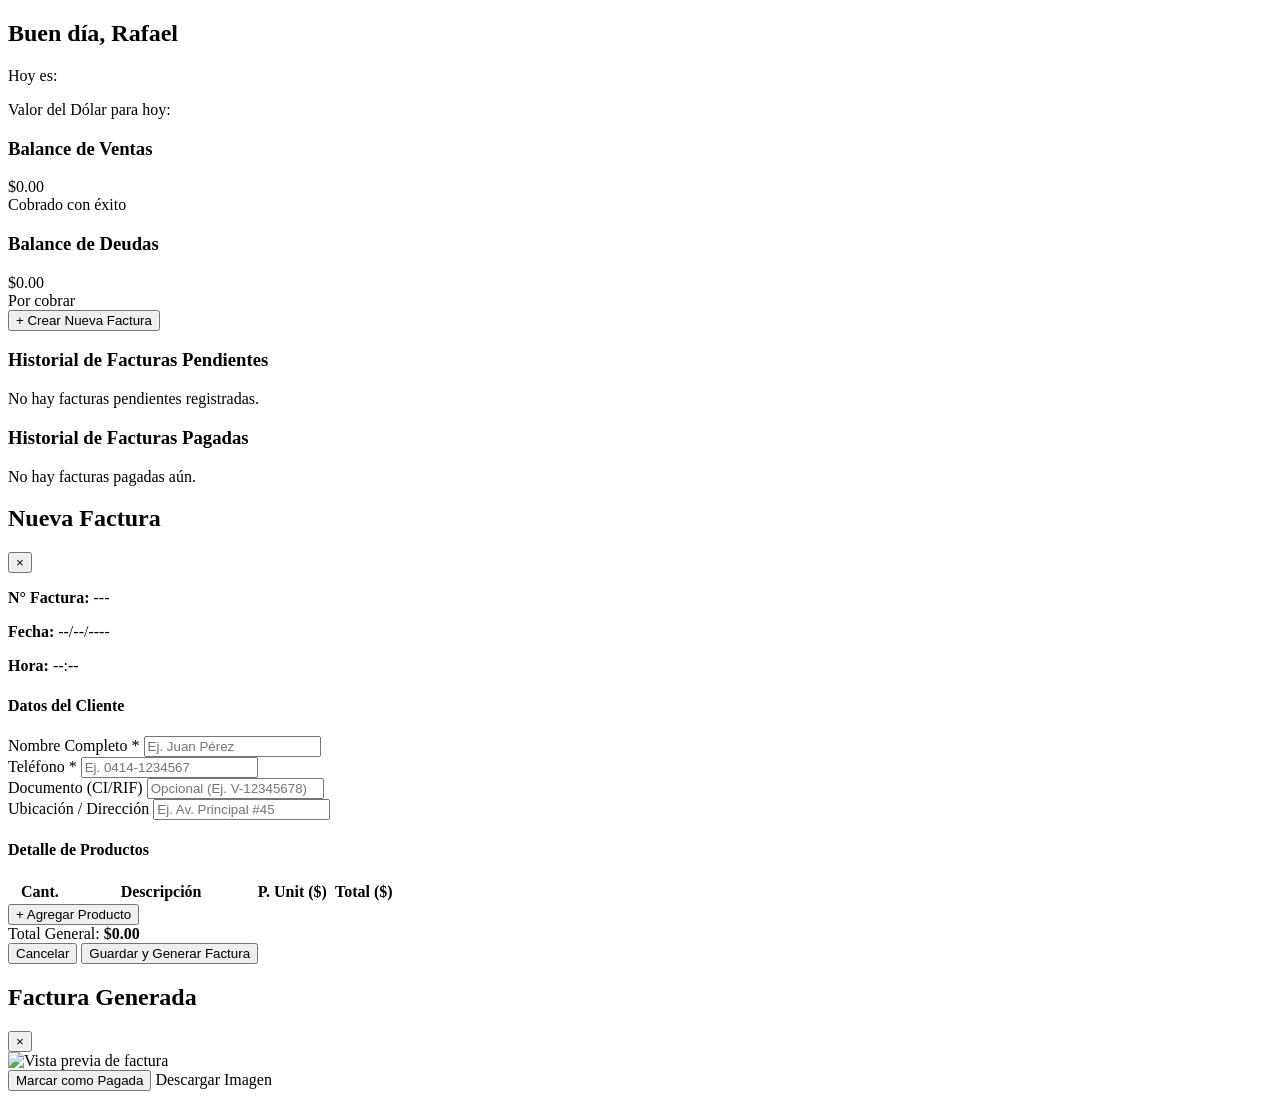
==== index.html @ 8718f5b0 "Add files via upload" ====
<!DOCTYPE html>
<html lang="es">
<head>
    <meta charset="UTF-8">
    <meta name="viewport" content="width=device-width, initial-scale=1.0">
    <title>Sistema de Fiado - Panificadora</title>
    <link rel="stylesheet" href="css/style.css">
    <!-- Carga de html2canvas desde CDN -->
    <script src="https://cdnjs.cloudflare.com/ajax/libs/html2canvas/1.4.1/html2canvas.min.js"></script>
</head>
<body>

    <!-- Header / Saludo al Dueño -->
    <header class="user-header">
        <div class="welcome-card">
            <h2 id="saludo-usuario">Buen día, Rafael</h2>
            <p id="fecha">Hoy es: </p>
            <p id="valor-dolar">Valor del Dólar para hoy: </p>
        </div>
    </header>

    <main class="dashboard-container">

        <!-- Tarjetas de Balance -->
        <section class="metrics-grid">
            <div class="metric-card">
                <h3>Balance de Ventas</h3>
                <div id="metric-balance-ventas" class="metric-value">$0.00</div>
                <span class="badge positive">Cobrado con éxito</span>
            </div>

            <div class="metric-card">
                <h3>Balance de Deudas</h3>
                <div id="metric-dinero-deuda" class="metric-value debt-high">$0.00</div>
                <span class="badge neutral">Por cobrar</span>
            </div>
        </section>

        <!-- Botón para abrir el Modal de Crear Factura -->
        <section class="actions-bar">
            <button id="btn-abrir-modal" class="btn-primary">+ Crear Nueva Factura</button>
        </section>

        <!-- Historial de Facturas Emitidas / Pendientes -->
        <section class="history-section">
            <h3>Historial de Facturas Pendientes</h3>
            <div id="lista-historial" class="history-list scrollable-container">
                <p class="empty-msg">No hay facturas pendientes registradas.</p>
            </div>
        </section>

        <!-- Historial de Facturas Pagadas -->
        <section class="history-section history-paid-section">
            <h3>Historial de Facturas Pagadas</h3>
            <div id="lista-historial-pagadas" class="history-list scrollable-container">
                <p class="empty-msg">No hay facturas pagadas aún.</p>
            </div>
        </section>

    </main>

    <!-- Modal Formulario de Nueva Factura -->
    <div id="modal-factura" class="modal-overlay hidden">
        <div class="modal-content">

            <div class="modal-header">
                <h2>Nueva Factura</h2>
                <button id="btn-cerrar-modal" class="close-btn">&times;</button>
            </div>

            <form id="form-factura" class="modal-body">

                <!-- Datos Automáticos del Sistema -->
                <div class="system-meta-box">
                    <p><strong>N° Factura:</strong> <span id="auto-factura-id">---</span></p>
                    <p><strong>Fecha:</strong> <span id="auto-fecha">--/--/----</span></p>
                    <p><strong>Hora:</strong> <span id="auto-hora">--:--</span></p>
                </div>

                <!-- Datos del Cliente -->
                <div class="form-section">
                    <h4>Datos del Cliente</h4>
                    <div class="form-grid">
                        <div class="form-group">
                            <label for="cliente-nombre">Nombre Completo *</label>
                            <input type="text" id="cliente-nombre" required placeholder="Ej. Juan Pérez">
                        </div>

                        <div class="form-group">
                            <label for="cliente-telefono">Teléfono *</label>
                            <input type="tel" id="cliente-telefono" required placeholder="Ej. 0414-1234567">
                        </div>

                        <div class="form-group">
                            <label for="cliente-doc">Documento (CI/RIF)</label>
                            <input type="text" id="cliente-doc" placeholder="Opcional (Ej. V-12345678)">
                        </div>

                        <div class="form-group">
                            <label for="cliente-ubicacion">Ubicación / Dirección</label>
                            <input type="text" id="cliente-ubicacion" placeholder="Ej. Av. Principal #45">
                        </div>
                    </div>
                </div>

                <!-- Tabla Dinámica de Productos -->
                <div class="form-section">
                    <h4>Detalle de Productos</h4>
                    <table class="items-table">
                        <thead>
                            <tr>
                                <th style="width: 15%;">Cant.</th>
                                <th style="width: 45%;">Descripción</th>
                                <th style="width: 20%;">P. Unit ($)</th>
                                <th style="width: 15%;">Total ($)</th>
                                <th style="width: 5%;"></th>
                            </tr>
                        </thead>
                        <tbody id="lista-productos">
                            <!-- Filas dinámicas generadas mediante JS -->
                        </tbody>
                    </table>

                    <button type="button" id="btn-agregar-producto" class="btn-secondary">
                        + Agregar Producto
                    </button>
                </div>

                <!-- Resumen de Totales -->
                <div class="totales-summary">
                    <div class="total-row">
                        <span>Total General:</span>
                        <strong id="monto-total">$0.00</strong>
                    </div>
                </div>

                <div class="modal-footer">
                    <button type="button" id="btn-cancelar" class="btn-cancel">Cancelar</button>
                    <button type="submit" id="btn-guardar-factura" class="btn-primary">Guardar y Generar Factura</button>
                </div>

            </form>

        </div>
    </div>

    <!-- Modal Vista Previa / Pagos / Descarga de Imagen de Factura -->
    <div id="modal-preview" class="modal-overlay hidden">
        <div class="modal-content modal-preview-content">
            <div class="modal-header">
                <h2 id="preview-titulo">Factura Generada</h2>
                <button id="btn-cerrar-preview" class="close-btn">&times;</button>
            </div>
            <div class="modal-body preview-body">
                <img id="preview-img" src="" alt="Vista previa de factura">
            </div>
            <div class="modal-footer">
                <button id="btn-marcar-pagada" class="btn-success">Marcar como Pagada</button>
                <a id="btn-descargar-img" class="btn-primary" download="Factura.png">Descargar Imagen</a>
            </div>
        </div>
    </div>

    <script type="module" src="js/app.js"></script>
</body>
</html>
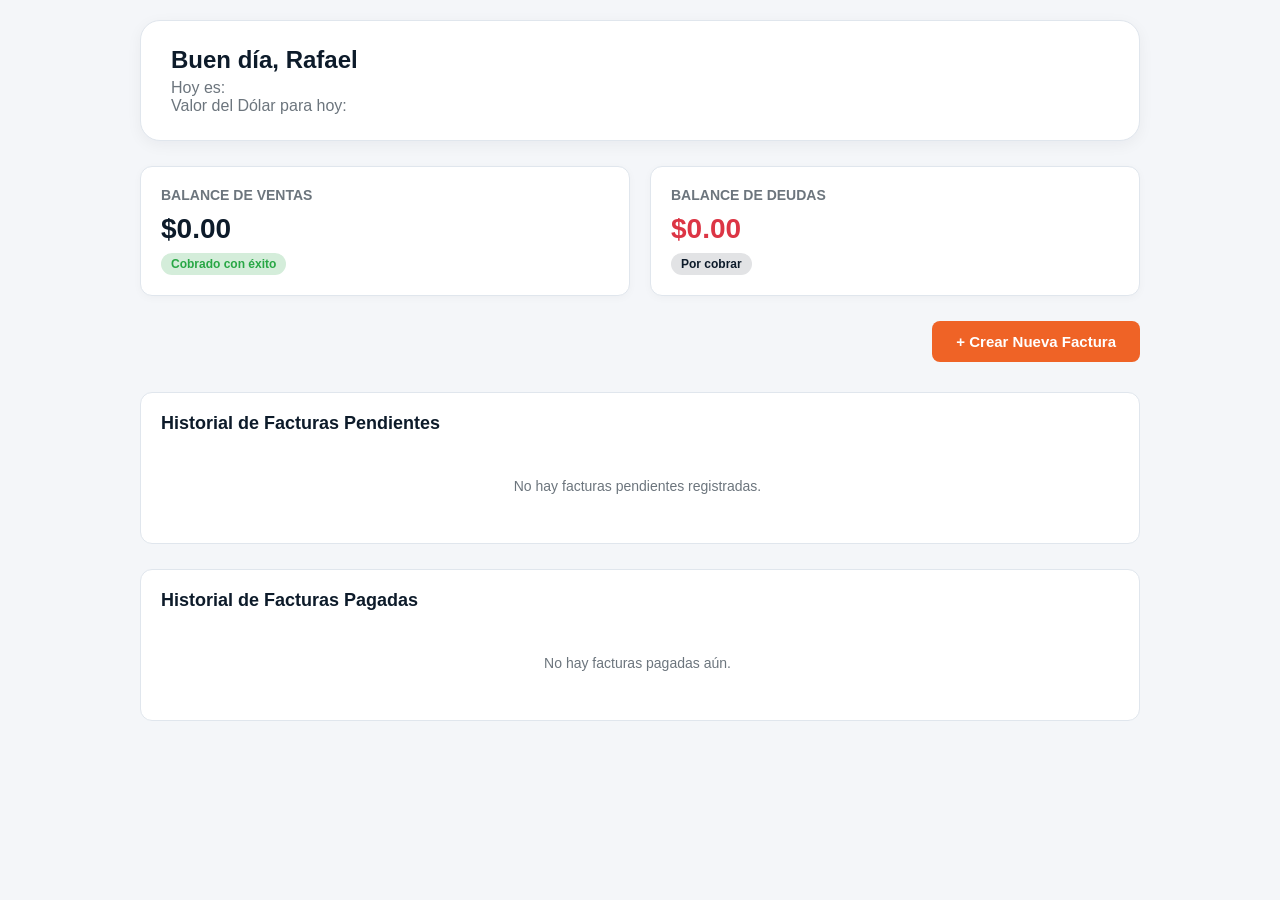
==== commit 50d1897d: "Add files via upload" ====
--- a/index.html
+++ b/index.html
@@ -163,4 +163,4 @@
 
     <script type="module" src="js/app.js"></script>
 </body>
-</html>
+</html>
--- a/css/style.css
+++ b/css/style.css
@@ -0,0 +1,590 @@
+/* Variables de Color y Estilos Base */
+:root {
+    --primary: #EF6326;           /* Naranja Fuerte corporativo */
+    --primary-hover: #d85219;
+    --dark-blue: #0d1b2a;         /* Azul muy oscuro */
+    --bg-light: #f4f6f9;
+    --white: #ffffff;
+    --gray-border: #e0e6ed;
+    --text-muted: #6c757d;
+    --green-success: #28a745;
+    --green-hover: #218838;
+    --red-alert: #dc3545;
+    --border-radius-lg: 20px;
+    --border-radius-md: 12px;
+    --border-radius-sm: 8px;
+}
+
+body {
+    font-family: 'Segoe UI', Arial, sans-serif;
+    background-color: var(--bg-light);
+    color: var(--dark-blue);
+    margin: 0;
+    padding: 20px;
+}
+
+/* Header & Saludo */
+.user-header {
+    max-width: 1000px;
+    margin: 0 auto 25px auto;
+}
+
+.welcome-card {
+    background-color: var(--white);
+    padding: 25px 30px;
+    border-radius: var(--border-radius-lg);
+    box-shadow: 0 4px 15px rgba(13, 27, 42, 0.05);
+    border: 1px solid var(--gray-border);
+}
+
+.welcome-card h2 {
+    margin: 0 0 5px 0;
+    color: var(--dark-blue);
+    font-size: 24px;
+}
+
+.welcome-card p {
+    margin: 0;
+    color: var(--text-muted);
+}
+
+/* Dashboard Metrics */
+.dashboard-container {
+    max-width: 1000px;
+    margin: 0 auto;
+}
+
+.metrics-grid {
+    display: grid;
+    grid-template-columns: repeat(auto-fit, minmax(280px, 1fr));
+    gap: 20px;
+    margin-bottom: 25px;
+}
+
+.metric-card {
+    background: var(--white);
+    padding: 20px;
+    border-radius: var(--border-radius-md);
+    border: 1px solid var(--gray-border);
+    box-shadow: 0 2px 8px rgba(0, 0, 0, 0.03);
+}
+
+.metric-card h3 {
+    margin: 0 0 10px 0;
+    font-size: 14px;
+    color: var(--text-muted);
+    text-transform: uppercase;
+}
+
+.metric-value {
+    font-size: 28px;
+    font-weight: bold;
+    margin-bottom: 8px;
+}
+
+.debt-high {
+    color: var(--red-alert);
+}
+
+.debt-low {
+    color: var(--green-success);
+}
+
+.badge {
+    display: inline-block;
+    padding: 4px 10px;
+    font-size: 12px;
+    border-radius: 20px;
+    font-weight: bold;
+}
+
+.badge.positive {
+    background-color: #d4edda;
+    color: var(--green-success);
+}
+
+.badge.negative {
+    background-color: #f8d7da;
+    color: var(--red-alert);
+}
+
+.badge.neutral {
+    background-color: #e2e3e5;
+    color: var(--dark-blue);
+}
+
+/* Acciones */
+.actions-bar {
+    display: flex;
+    justify-content: flex-end;
+    margin-bottom: 30px;
+}
+
+/* Historial y Contenedores Escroleables */
+.history-section {
+    background: var(--white);
+    padding: 20px;
+    border-radius: var(--border-radius-md);
+    border: 1px solid var(--gray-border);
+    margin-bottom: 25px;
+}
+
+.history-section h3 {
+    margin: 0 0 15px 0;
+    font-size: 18px;
+    color: var(--dark-blue);
+}
+
+.scrollable-container {
+    max-height: 280px;
+    overflow-y: auto;
+    padding-right: 5px;
+}
+
+/* Scrollbar personalizado */
+.scrollable-container::-webkit-scrollbar {
+    width: 6px;
+}
+.scrollable-container::-webkit-scrollbar-track {
+    background: #f1f1f1;
+    border-radius: 10px;
+}
+.scrollable-container::-webkit-scrollbar-thumb {
+    background: #ccc;
+    border-radius: 10px;
+}
+.scrollable-container::-webkit-scrollbar-thumb:hover {
+    background: #aaa;
+}
+
+.history-list {
+    display: flex;
+    flex-direction: column;
+    gap: 10px;
+}
+
+.history-item {
+    display: flex;
+    justify-content: space-between;
+    align-items: center;
+    padding: 12px 16px;
+    background-color: var(--bg-light);
+    border-radius: var(--border-radius-sm);
+    border: 1px solid var(--gray-border);
+    cursor: pointer;
+    transition: transform 0.1s, border-color 0.1s;
+}
+
+.history-item:hover {
+    border-color: var(--primary);
+    transform: translateY(-1px);
+}
+
+.history-item.paid-item {
+    border-left: 5px solid var(--green-success);
+}
+
+.history-item .info h4 {
+    margin: 0 0 4px 0;
+    font-size: 15px;
+}
+
+.history-item .info p {
+    margin: 0;
+    font-size: 12px;
+    color: var(--text-muted);
+}
+
+.history-item .amount {
+    font-size: 16px;
+    font-weight: bold;
+    color: var(--primary);
+}
+
+.history-item.paid-item .amount {
+    color: var(--green-success);
+}
+
+.empty-msg {
+    color: var(--text-muted);
+    font-size: 14px;
+    text-align: center;
+    padding: 15px 0;
+}
+
+/* Botones */
+.btn-primary {
+    background-color: var(--primary);
+    color: var(--white);
+    border: none;
+    padding: 12px 24px;
+    border-radius: var(--border-radius-sm);
+    font-weight: bold;
+    font-size: 15px;
+    cursor: pointer;
+    transition: background 0.2s;
+    text-decoration: none;
+    display: inline-block;
+}
+
+.btn-primary:hover {
+    background-color: var(--primary-hover);
+}
+
+.btn-secondary {
+    background-color: var(--dark-blue);
+    color: var(--white);
+    border: none;
+    padding: 8px 16px;
+    border-radius: var(--border-radius-sm);
+    cursor: pointer;
+    margin-top: 10px;
+}
+
+.btn-success {
+    background-color: var(--green-success);
+    color: var(--white);
+    border: none;
+    padding: 12px 20px;
+    border-radius: var(--border-radius-sm);
+    font-weight: bold;
+    font-size: 14px;
+    cursor: pointer;
+    transition: background 0.2s;
+}
+
+.btn-success:hover {
+    background-color: var(--green-hover);
+}
+
+.btn-cancel {
+    background-color: transparent;
+    border: 1px solid var(--gray-border);
+    color: var(--text-muted);
+    padding: 10px 20px;
+    border-radius: var(--border-radius-sm);
+    cursor: pointer;
+}
+
+/* Modales */
+.modal-overlay {
+    position: fixed;
+    top: 0;
+    left: 0;
+    width: 100%;
+    height: 100%;
+    background-color: rgba(13, 27, 42, 0.6);
+    display: flex;
+    align-items: center;
+    justify-content: center;
+    z-index: 1000;
+}
+
+.modal-overlay.hidden {
+    display: none;
+}
+
+.modal-content {
+    background-color: var(--white);
+    width: 90%;
+    max-width: 750px;
+    max-height: 90vh;
+    overflow-y: auto;
+    border-radius: var(--border-radius-md);
+    padding: 25px;
+    box-shadow: 0 10px 30px rgba(0, 0, 0, 0.2);
+}
+
+.modal-preview-content {
+    max-width: 500px;
+}
+
+.preview-body {
+    text-align: center;
+    padding: 15px 0;
+}
+
+.preview-body img {
+    max-width: 100%;
+    border: 1px solid var(--gray-border);
+    border-radius: var(--border-radius-sm);
+    box-shadow: 0 4px 10px rgba(0, 0, 0, 0.1);
+}
+
+.modal-header {
+    display: flex;
+    justify-content: space-between;
+    align-items: center;
+    border-bottom: 1px solid var(--gray-border);
+    padding-bottom: 15px;
+}
+
+.modal-header h2 {
+    margin: 0;
+    font-size: 20px;
+}
+
+.close-btn {
+    background: none;
+    border: none;
+    font-size: 24px;
+    cursor: pointer;
+    color: var(--text-muted);
+}
+
+/* Metadatos Automáticos */
+.system-meta-box {
+    display: flex;
+    justify-content: space-between;
+    background-color: var(--bg-light);
+    padding: 12px 18px;
+    border-radius: var(--border-radius-sm);
+    margin: 15px 0;
+    font-size: 14px;
+}
+
+/* Formularios */
+.form-section {
+    margin-bottom: 20px;
+}
+
+.form-section h4 {
+    margin: 0 0 12px 0;
+    color: var(--primary);
+    border-bottom: 1px solid var(--gray-border);
+    padding-bottom: 5px;
+}
+
+.form-grid {
+    display: grid;
+    grid-template-columns: 1fr 1fr;
+    gap: 15px;
+}
+
+.form-group {
+    display: flex;
+    flex-direction: column;
+}
+
+.form-group label {
+    font-size: 13px;
+    font-weight: bold;
+    margin-bottom: 5px;
+}
+
+.form-group input {
+    padding: 10px;
+    border: 1px solid var(--gray-border);
+    border-radius: var(--border-radius-sm);
+    font-size: 14px;
+}
+
+/* Tabla de Productos en Formulario */
+.items-table {
+    width: 100%;
+    border-collapse: collapse;
+    margin-bottom: 10px;
+}
+
+.items-table th {
+    background-color: var(--bg-light);
+    text-align: left;
+    padding: 8px;
+    font-size: 12px;
+}
+
+.items-table td {
+    padding: 6px 4px;
+}
+
+.items-table input {
+    width: 100%;
+    padding: 8px;
+    border: 1px solid var(--gray-border);
+    border-radius: 4px;
+    box-sizing: border-box;
+}
+
+.btn-del-row {
+    background: none;
+    border: none;
+    color: var(--red-alert);
+    font-weight: bold;
+    font-size: 18px;
+    cursor: pointer;
+}
+
+.totales-summary {
+    text-align: right;
+    margin: 15px 0;
+    font-size: 18px;
+}
+
+.modal-footer {
+    display: flex;
+    justify-content: flex-end;
+    align-items: center;
+    gap: 12px;
+    border-top: 1px solid var(--gray-border);
+    padding-top: 15px;
+}
+
+/* ===================================================
+   ESTILOS DE PLANTILLA DE IMPRESIÓN Y CAPTURA (FACTURA)
+   =================================================== */
+
+.render-hidden {
+  position: fixed;
+  top: 0;
+  left: 0;
+  opacity: 0;
+  pointer-events: none;
+  z-index: 9999;
+}
+
+.factura-print-box {
+  width: 450px;
+  background-color: #ffffff;
+  font-family: Arial, Helvetica, sans-serif;
+  color: #000000;
+  box-sizing: border-box;
+  padding-top: 15px;
+  position: relative;
+}
+
+/* ENCABEZADO Y LOGO */
+.f-header {
+  display: flex;
+  justify-content: space-between;
+  align-items: flex-start;
+  padding: 0 20px 15px 20px;
+}
+
+.f-logo-container {
+  width: 180px;
+  display: flex;
+  align-items: center;
+}
+
+.f-logo-img {
+  width: 100%;
+  max-width: 180px;
+  height: auto;
+  display: block;
+  object-fit: contain;
+}
+
+.f-meta-box {
+  text-align: right;
+}
+
+.f-doc-title {
+  margin: 0;
+  font-size: 20px;
+  font-weight: 900;
+  letter-spacing: 0.5px;
+}
+
+.f-doc-num {
+  margin: 2px 0 6px 0;
+  font-size: 15px;
+  font-weight: bold;
+}
+
+.f-doc-fecha {
+  margin: 0;
+  font-size: 13px;
+  font-weight: bold;
+}
+
+/* DATOS DEL CLIENTE */
+.f-client-section {
+  padding: 0 20px 15px 20px;
+  font-size: 13px;
+}
+
+.f-client-row {
+  display: flex;
+  justify-content: space-between;
+  margin-bottom: 6px;
+}
+
+.f-client-row p {
+  margin: 0;
+  width: 48%;
+}
+
+.f-client-row strong {
+  font-weight: bold;
+}
+
+/* TABLA DE PRODUCTOS */
+.f-table-wrapper {
+  padding: 0 20px;
+  min-height: 220px;
+}
+
+.f-table {
+  width: 100%;
+  border-collapse: collapse;
+  font-size: 12px;
+}
+
+.f-table th {
+  border-bottom: 1.5px solid #000000;
+  text-align: left;
+  padding: 6px 4px;
+  font-size: 11px;
+  font-weight: bold;
+  text-transform: uppercase;
+}
+
+.f-table td {
+  border-bottom: 1px solid #e5e7eb;
+  padding: 6px 4px;
+}
+
+/* TOTAL */
+.f-total-wrapper {
+  display: flex;
+  justify-content: flex-end;
+  align-items: center;
+  gap: 10px;
+  padding: 15px 20px 10px 20px;
+  font-size: 16px;
+  font-weight: bold;
+}
+
+/* BANNER INFERIOR NARANJA */
+.f-footer-banner {
+  background-color: #EF6326;
+  color: #ffffff;
+  display: flex;
+  justify-content: space-between;
+  align-items: center;
+  padding: 10px 15px;
+  margin-top: 10px;
+  font-size: 10px;
+  font-weight: bold;
+}
+
+.f-contact-item {
+  display: flex;
+  align-items: center;
+  gap: 4px;
+}
+
+.f-contact-text {
+  display: flex;
+  flex-direction: column;
+  line-height: 1.1;
+}
+
+.f-icon {
+  font-size: 12px;
+}
+
+.f-img-icon {
+    width: 20px;
+    height: 20px;
+}
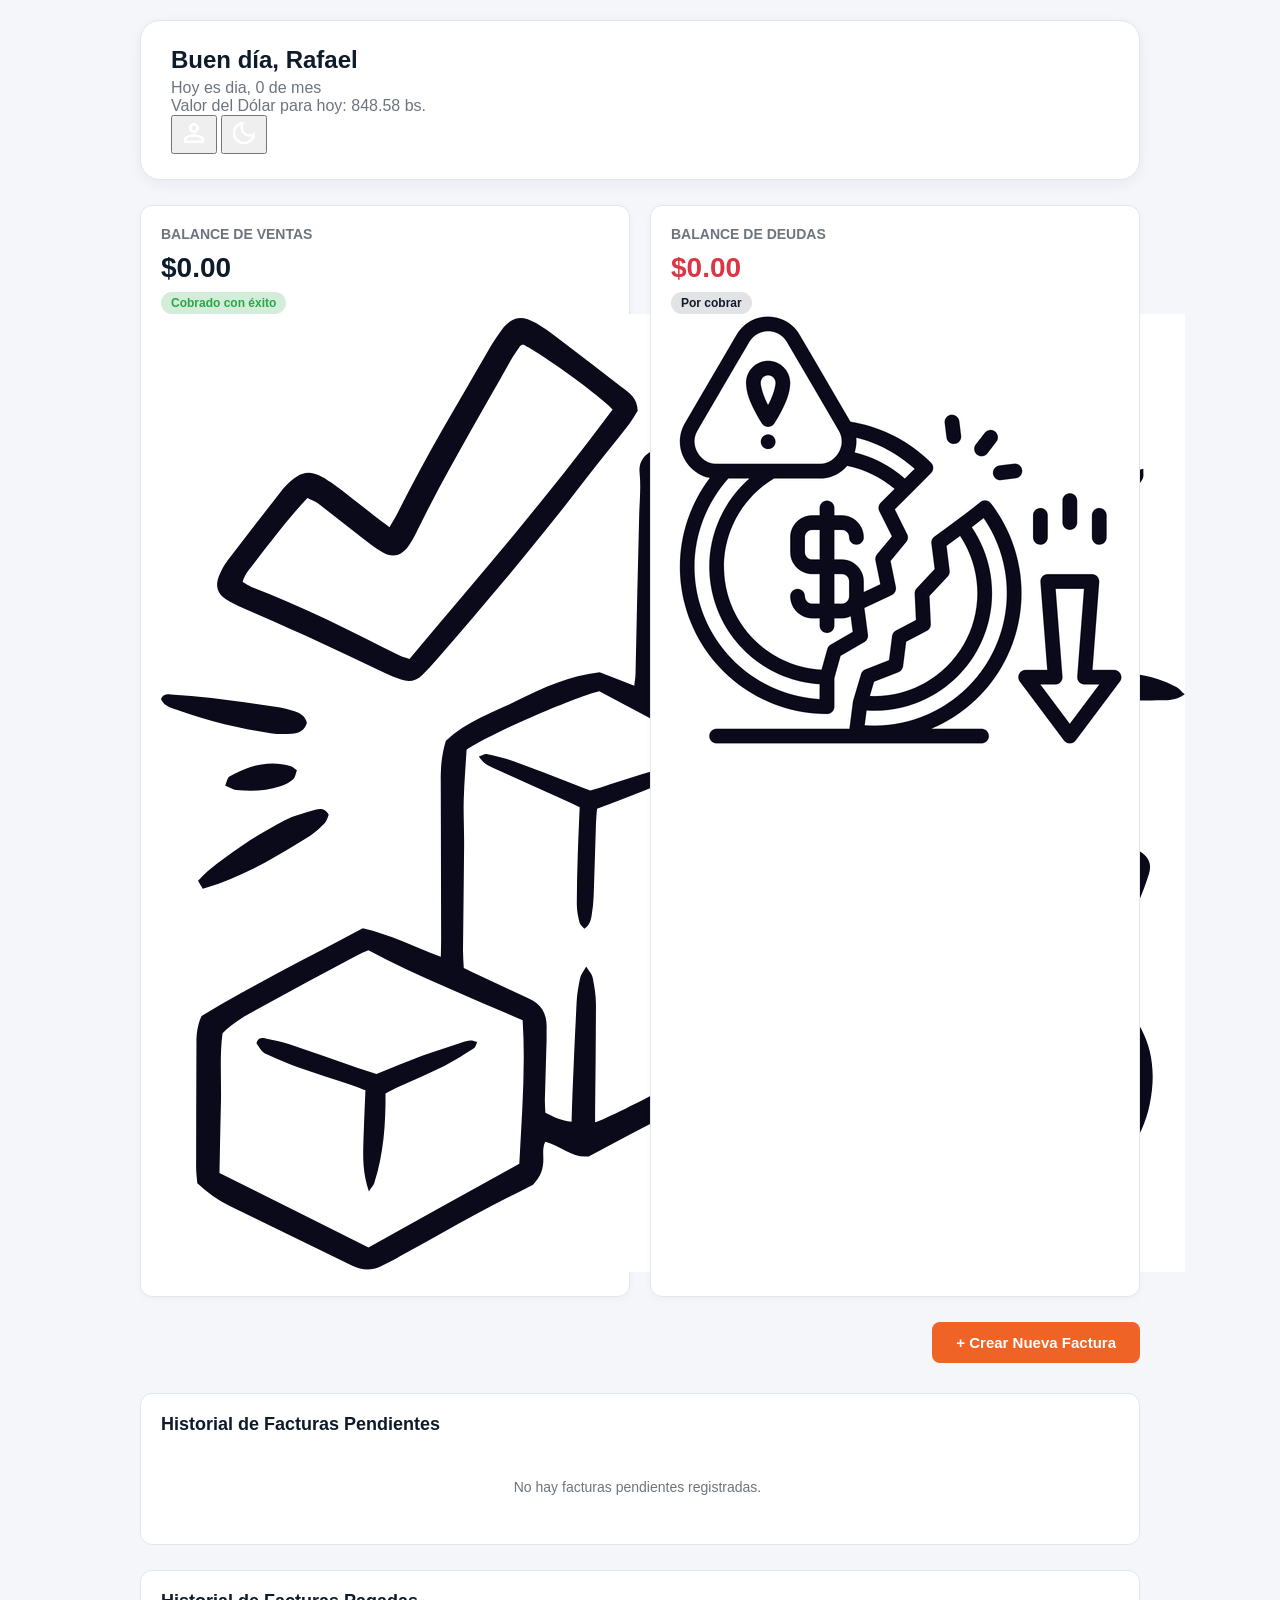
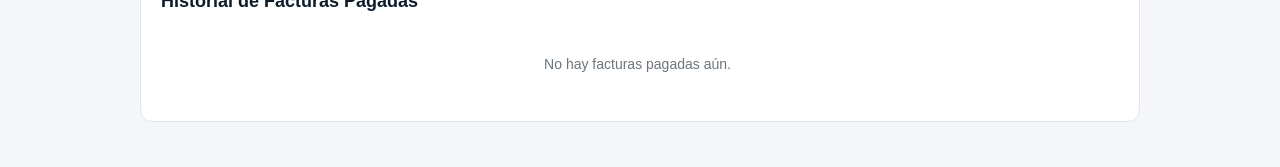
==== commit 91f92d70: "Add files via upload" ====
--- a/index.html
+++ b/index.html
@@ -3,8 +3,9 @@
 <head>
     <meta charset="UTF-8">
     <meta name="viewport" content="width=device-width, initial-scale=1.0">
-    <title>Sistema de Fiado - Panificadora</title>
+    <title>Gestor de Fiado | Rafael</title>
     <link rel="stylesheet" href="css/style.css">
+    <link rel="icon" href="css/imagen/icono-pachos.png" type="imagen/png">
     <!-- Carga de html2canvas desde CDN -->
     <script src="https://cdnjs.cloudflare.com/ajax/libs/html2canvas/1.4.1/html2canvas.min.js"></script>
 </head>
@@ -13,10 +14,15 @@
     <!-- Header / Saludo al Dueño -->
     <header class="user-header">
         <div class="welcome-card">
-            <h2 id="saludo-usuario">Buen día, Rafael</h2>
-            <p id="fecha">Hoy es: </p>
-            <p id="valor-dolar">Valor del Dólar para hoy: </p>
-        </div>
+            <div>
+                <h2 id="saludo-usuario">Buen día, Rafael</h2>
+                <p id="fecha">Hoy es <span id="diaSemana">dia</span>, <span id="diaNumero">0</span> de <span id="mes">mes</span></p>
+                <p id="valor-dolar">Valor del Dólar para hoy: <span class="dolar">848.58 bs.</span></p>
+            </div>
+            <div class="option-button">
+                <button type="button" id="perfil"><img src="css/icono/person_30dp_FFFFFF_FILL0_wght400_GRAD0_opsz24.png" alt="perfil-icon"></button>
+                <button type="button" id="darkMode"><img src="css/icono/dark_mode_30dp_FFFFFF_FILL0_wght400_GRAD0_opsz24.png" alt="darkMode-icon"></button>
+            </div>
     </header>
 
     <main class="dashboard-container">
@@ -24,15 +30,25 @@
         <!-- Tarjetas de Balance -->
         <section class="metrics-grid">
             <div class="metric-card">
-                <h3>Balance de Ventas</h3>
-                <div id="metric-balance-ventas" class="metric-value">$0.00</div>
-                <span class="badge positive">Cobrado con éxito</span>
+                <div>
+                    <h3>Balance de Ventas</h3>
+                    <div id="metric-balance-ventas" class="metric-value">$0.00</div>
+                    <span class="badge positive">Cobrado con éxito</span>
+                </div>
+                <div class="metric-balance-img">
+                    <img src="css/imagen/BALANCE DE VENTAS.png" class="balance-ventas-img" alt="Balance Imagen">
+                </div>
             </div>
 
             <div class="metric-card">
-                <h3>Balance de Deudas</h3>
-                <div id="metric-dinero-deuda" class="metric-value debt-high">$0.00</div>
-                <span class="badge neutral">Por cobrar</span>
+                <div>
+                    <h3>Balance de Deudas</h3>
+                    <div id="metric-dinero-deuda" class="metric-value debt-high">$0.00</div>
+                    <span class="badge neutral">Por cobrar</span>
+                </div>
+                <div class="metric-balance-img">
+                    <img src="css/imagen/Deudas.png" class="balance-ventas-img" alt="Balance Imagen">
+                </div>
             </div>
         </section>
 
@@ -82,7 +98,7 @@
                     <h4>Datos del Cliente</h4>
                     <div class="form-grid">
                         <div class="form-group">
-                            <label for="cliente-nombre">Nombre Completo *</label>
+                            <label for="cliente-nombre">Nombre *</label>
                             <input type="text" id="cliente-nombre" required placeholder="Ej. Juan Pérez">
                         </div>
 
@@ -97,7 +113,7 @@
                         </div>
 
                         <div class="form-group">
-                            <label for="cliente-ubicacion">Ubicación / Dirección</label>
+                            <label for="cliente-ubicacion">Ubicación</label>
                             <input type="text" id="cliente-ubicacion" placeholder="Ej. Av. Principal #45">
                         </div>
                     </div>
@@ -136,7 +152,7 @@
 
                 <div class="modal-footer">
                     <button type="button" id="btn-cancelar" class="btn-cancel">Cancelar</button>
-                    <button type="submit" id="btn-guardar-factura" class="btn-primary">Guardar y Generar Factura</button>
+                    <button type="submit" id="btn-guardar-factura" class="btn-primary">Generar Factura</button>
                 </div>
 
             </form>
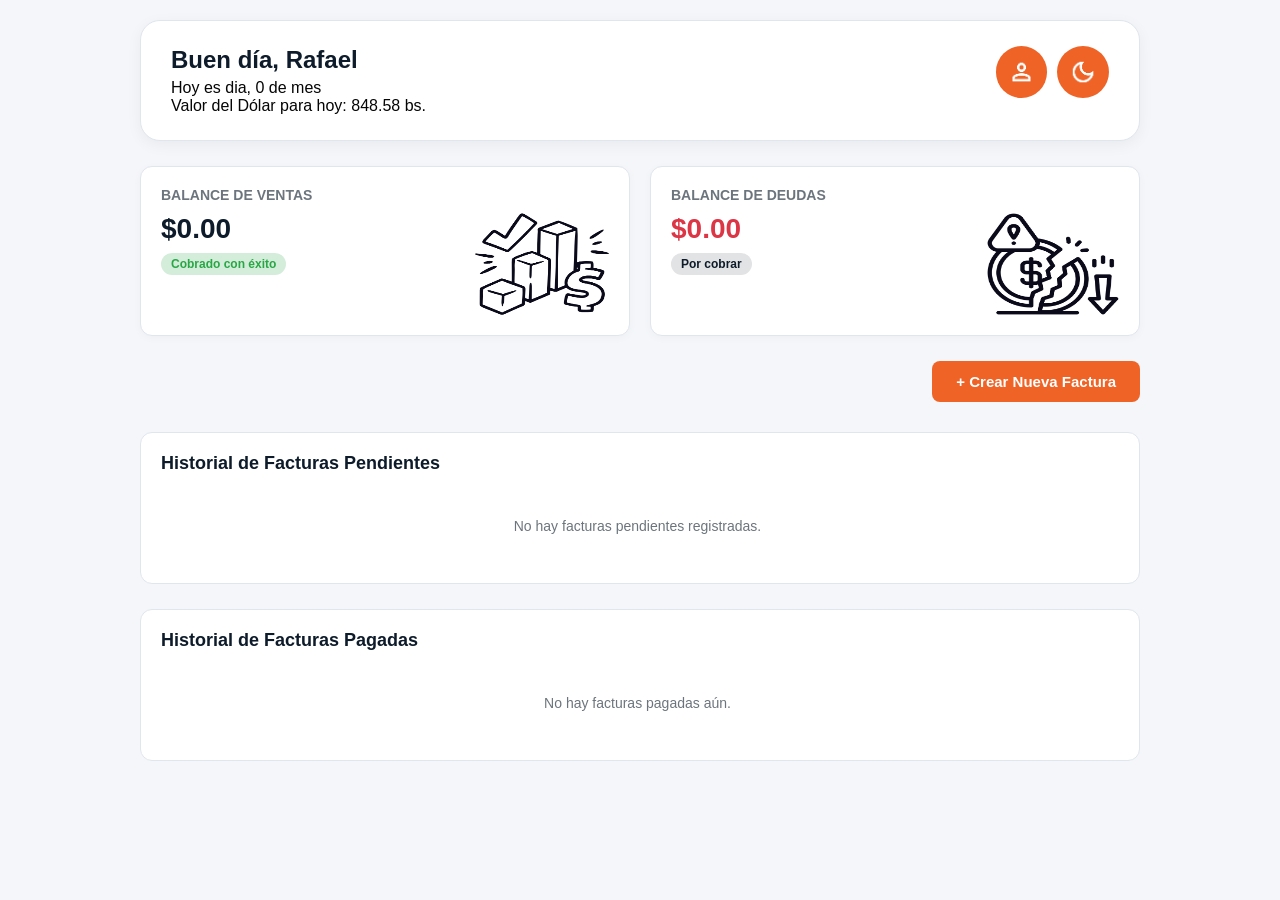
==== commit bd709c59: "Add files via upload" ====
--- a/index.html
+++ b/index.html
@@ -6,6 +6,7 @@
     <title>Gestor de Fiado | Rafael</title>
     <link rel="stylesheet" href="css/style.css">
     <link rel="icon" href="css/imagen/icono-pachos.png" type="imagen/png">
+    <link rel="manifest" href="/manifest.json">
     <!-- Carga de html2canvas desde CDN -->
     <script src="https://cdnjs.cloudflare.com/ajax/libs/html2canvas/1.4.1/html2canvas.min.js"></script>
 </head>
@@ -15,12 +16,14 @@
     <header class="user-header">
         <div class="welcome-card">
             <div>
-                <h2 id="saludo-usuario">Buen día, Rafael</h2>
+                <h2 id="saludo-usuario">Buen día, <span id="nombreUser">Rafael</span></h2>
                 <p id="fecha">Hoy es <span id="diaSemana">dia</span>, <span id="diaNumero">0</span> de <span id="mes">mes</span></p>
                 <p id="valor-dolar">Valor del Dólar para hoy: <span class="dolar">848.58 bs.</span></p>
             </div>
             <div class="option-button">
-                <button type="button" id="perfil"><img src="css/icono/person_30dp_FFFFFF_FILL0_wght400_GRAD0_opsz24.png" alt="perfil-icon"></button>
+                <button type="button" id="perfil">
+                     <a href="perfil-template.html"><img src="css/icono/person_30dp_FFFFFF_FILL0_wght400_GRAD0_opsz24.png" alt="perfil-icon"></a>
+                </button>
                 <button type="button" id="darkMode"><img src="css/icono/dark_mode_30dp_FFFFFF_FILL0_wght400_GRAD0_opsz24.png" alt="darkMode-icon"></button>
             </div>
     </header>
@@ -103,8 +106,8 @@
                         </div>
 
                         <div class="form-group">
-                            <label for="cliente-telefono">Teléfono *</label>
-                            <input type="tel" id="cliente-telefono" required placeholder="Ej. 0414-1234567">
+                            <label for="cliente-telefono">Teléfono</label>
+                            <input type="tel" id="cliente-telefono" placeholder="Ej. 0414-1234567">
                         </div>
 
                         <div class="form-group">
@@ -113,8 +116,8 @@
                         </div>
 
                         <div class="form-group">
-                            <label for="cliente-ubicacion">Ubicación</label>
-                            <input type="text" id="cliente-ubicacion" placeholder="Ej. Av. Principal #45">
+                            <label for="cliente-ubicacion">Ubicación *</label>
+                            <input type="text" id="cliente-ubicacion" required placeholder="Ej. Av. Principal #45">
                         </div>
                     </div>
                 </div>
--- a/css/style.css
+++ b/css/style.css
@@ -6,6 +6,7 @@
     --bg-light: #f4f6f9;
     --white: #ffffff;
     --gray-border: #e0e6ed;
+    --text: #050505;
     --text-muted: #6c757d;
     --green-success: #28a745;
     --green-hover: #218838;
@@ -25,16 +26,23 @@
 
 /* Header & Saludo */
 .user-header {
+    width: 100%;
     max-width: 1000px;
     margin: 0 auto 25px auto;
+    display: flex;
+    justify-content: space-between;
 }
 
 .welcome-card {
     background-color: var(--white);
+    width: 100%;
     padding: 25px 30px;
     border-radius: var(--border-radius-lg);
     box-shadow: 0 4px 15px rgba(13, 27, 42, 0.05);
     border: 1px solid var(--gray-border);
+    display: flex;
+    justify-content: space-between;
+    box-sizing: border-box;
 }
 
 .welcome-card h2 {
@@ -45,8 +53,40 @@
 
 .welcome-card p {
     margin: 0;
-    color: var(--text-muted);
-}
+    color: var(--text);
+}
+
+.option-button {
+    width: 25%;
+    height: 75%;
+    display: flex;
+    align-items: center;
+    justify-content: end;
+    gap: 10px;
+}
+
+.option-button button {
+    background-color: var(--primary);
+    justify-content: center;
+    width: auto;
+    height: 100%;
+    padding: 12px;
+    margin: 0;
+    border: none;
+    border-radius: 50px;
+}
+
+.option-button img {
+    width: 100%;
+    height: 100%;
+    margin: auto;
+}
+
+.option-button button:hover {
+    background-color: var(--primary-hover);
+    transform: translateY(-1px);
+}
+
 
 /* Dashboard Metrics */
 .dashboard-container {
@@ -67,6 +107,9 @@
     border-radius: var(--border-radius-md);
     border: 1px solid var(--gray-border);
     box-shadow: 0 2px 8px rgba(0, 0, 0, 0.03);
+    display: flex;
+    justify-content: space-between;
+    box-sizing: border-box;
 }
 
 .metric-card h3 {
@@ -80,6 +123,19 @@
     font-size: 28px;
     font-weight: bold;
     margin-bottom: 8px;
+}
+
+.metric-balance-img {
+    width: 30%;
+    height: 100%;
+    display: flex;
+    justify-content: end;
+    align-items: end;
+}
+
+.metric-card img {
+    width: 100%;
+    height: 80%;
 }
 
 .debt-high {
@@ -587,4 +643,52 @@
 .f-img-icon {
     width: 20px;
     height: 20px;
-}+}
+
+@media (max-width: 481px){
+    body {
+        font-size: 16px;
+        display: flex;
+        flex-direction: column;
+    }
+
+    .welcome-card h2 {
+        font-size: 1.2rem;
+    }
+
+    .option-button {
+        width: 15%;
+        height: 75;
+        display: flex;
+        flex-direction: column-reverse;
+        justify-content: start;
+        align-items: end;
+        gap: 5px;
+    }
+
+    .option-button button {
+        width: 30px;
+        height: 30px;
+        padding: 8px;
+        display: flex;
+        align-items: center;
+        justify-content: center;
+    }
+
+    .option-button img {
+        width: 100%;
+        height: 100%;
+    }
+
+    .form-section {
+    display: flex;
+    flex-direction: column;
+    justify-content: center;
+    }     
+
+    .form-grid {
+        display: flex;
+        flex-direction: column;
+        gap: 10px;
+    }
+}
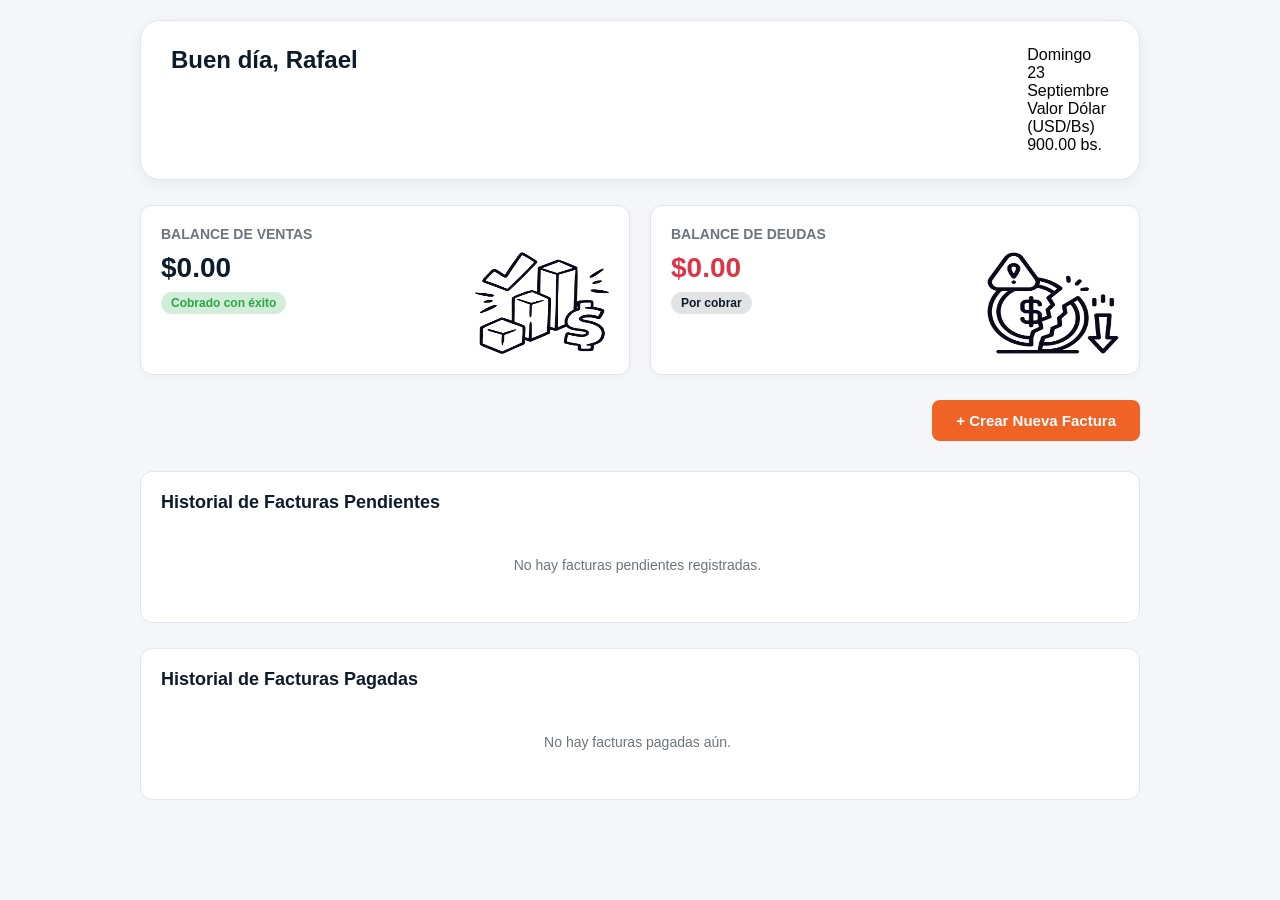
==== commit 15d9e10a: "Add files via upload" ====
--- a/index.html
+++ b/index.html
@@ -17,15 +17,19 @@
         <div class="welcome-card">
             <div>
                 <h2 id="saludo-usuario">Buen día, <span id="nombreUser">Rafael</span></h2>
-                <p id="fecha">Hoy es <span id="diaSemana">dia</span>, <span id="diaNumero">0</span> de <span id="mes">mes</span></p>
-                <p id="valor-dolar">Valor del Dólar para hoy: <span class="dolar">848.58 bs.</span></p>
             </div>
-            <div class="option-button">
-                <button type="button" id="perfil">
-                     <a href="perfil-template.html"><img src="css/icono/person_30dp_FFFFFF_FILL0_wght400_GRAD0_opsz24.png" alt="perfil-icon"></a>
-                </button>
-                <button type="button" id="darkMode"><img src="css/icono/dark_mode_30dp_FFFFFF_FILL0_wght400_GRAD0_opsz24.png" alt="darkMode-icon"></button>
+            <div class="date-container">
+                <div class="fecha-container" id="fecha">
+                    <p id="diaSemana">Domingo</p>
+                    <p id="diaNumero">23</p>
+                    <p id="mes">Septiembre</p>
+                </div>
+                <div id="valor-dolar" class="dolar-container">
+                    <p>Valor Dólar<br>(USD/Bs)</p>
+                    <p id="dolar">900.00 bs.</p>
+                </div>
             </div>
+        </div>
     </header>
 
     <main class="dashboard-container">
@@ -94,6 +98,10 @@
                     <p><strong>N° Factura:</strong> <span id="auto-factura-id">---</span></p>
                     <p><strong>Fecha:</strong> <span id="auto-fecha">--/--/----</span></p>
                     <p><strong>Hora:</strong> <span id="auto-hora">--:--</span></p>
+                    <div class="form-group">
+                        <label for="fecha-vencimiento">Vence</label>
+                        <input type="date" id="fecha-vencimiento" required>
+                    </div>
                 </div>
 
                 <!-- Datos del Cliente -->
--- a/css/style.css
+++ b/css/style.css
@@ -691,4 +691,10 @@
         flex-direction: column;
         gap: 10px;
     }
-}
+
+    .system-meta-box {
+        display: flex;
+        flex-wrap: wrap;
+        gap: 5px;
+    }
+}
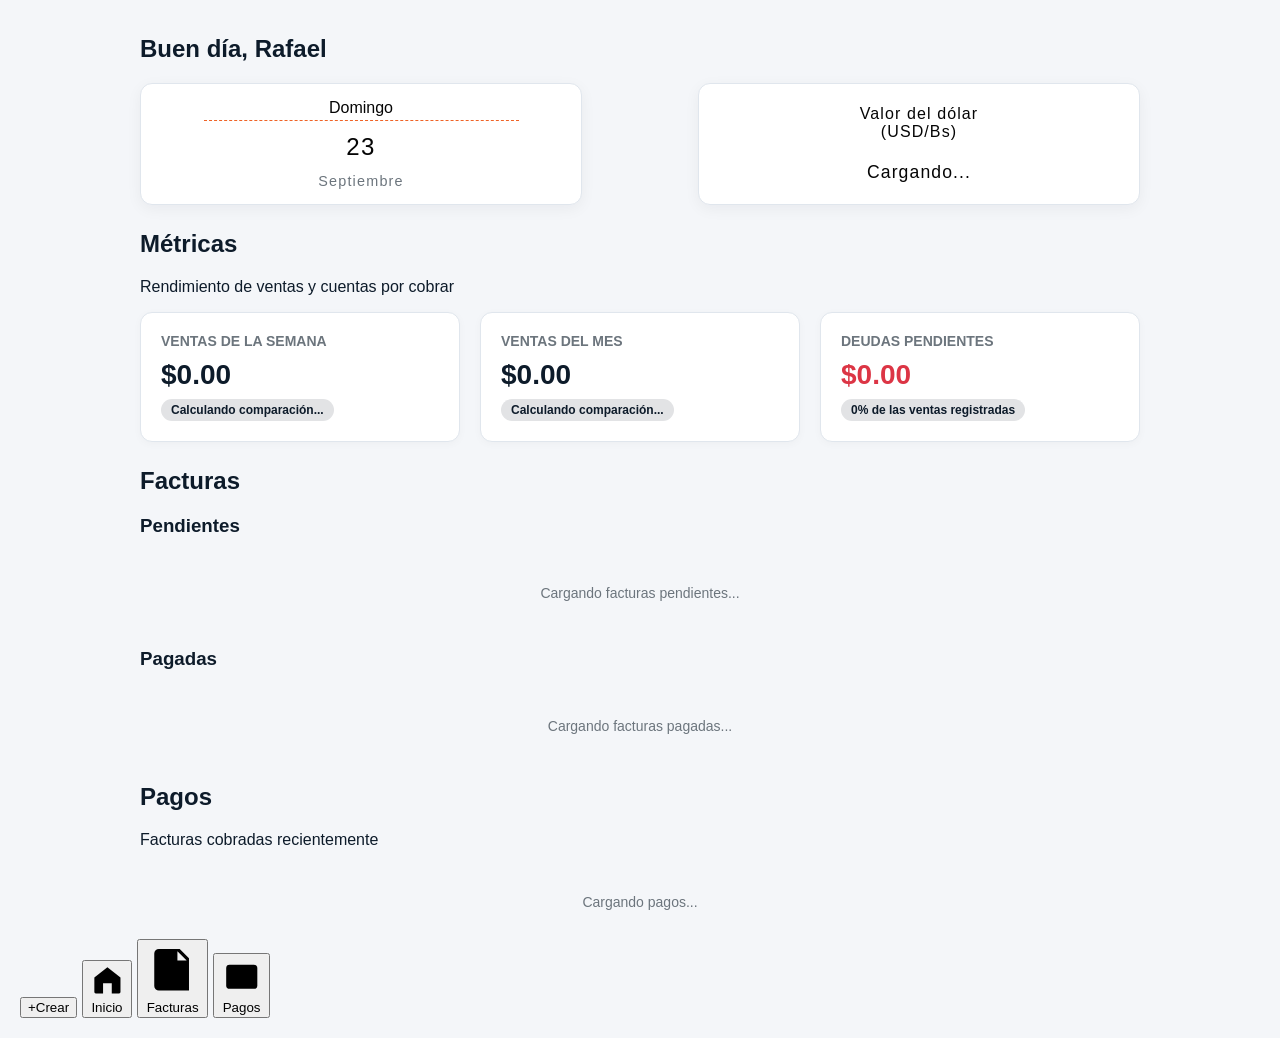
==== commit a4b1b558: "Add files via upload" ====
--- a/index.html
+++ b/index.html
@@ -6,80 +6,90 @@
     <title>Gestor de Fiado | Rafael</title>
     <link rel="stylesheet" href="css/style.css">
     <link rel="icon" href="css/imagen/icono-pachos.png" type="imagen/png">
-    <link rel="manifest" href="/manifest.json">
+    <link rel="manifest" href="manifest.json">
     <!-- Carga de html2canvas desde CDN -->
     <script src="https://cdnjs.cloudflare.com/ajax/libs/html2canvas/1.4.1/html2canvas.min.js"></script>
 </head>
 <body>
 
-    <!-- Header / Saludo al Dueño -->
-    <header class="user-header">
-        <div class="welcome-card">
-            <div>
-                <h2 id="saludo-usuario">Buen día, <span id="nombreUser">Rafael</span></h2>
-            </div>
-            <div class="date-container">
-                <div class="fecha-container" id="fecha">
-                    <p id="diaSemana">Domingo</p>
-                    <p id="diaNumero">23</p>
-                    <p id="mes">Septiembre</p>
-                </div>
-                <div id="valor-dolar" class="dolar-container">
-                    <p>Valor Dólar<br>(USD/Bs)</p>
-                    <p id="dolar">900.00 bs.</p>
-                </div>
-            </div>
-        </div>
-    </header>
-
     <main class="dashboard-container">
-
-        <!-- Tarjetas de Balance -->
-        <section class="metrics-grid">
-            <div class="metric-card">
-                <div>
-                    <h3>Balance de Ventas</h3>
-                    <div id="metric-balance-ventas" class="metric-value">$0.00</div>
-                    <span class="badge positive">Cobrado con éxito</span>
-                </div>
-                <div class="metric-balance-img">
-                    <img src="css/imagen/BALANCE DE VENTAS.png" class="balance-ventas-img" alt="Balance Imagen">
-                </div>
-            </div>
-
-            <div class="metric-card">
-                <div>
-                    <h3>Balance de Deudas</h3>
-                    <div id="metric-dinero-deuda" class="metric-value debt-high">$0.00</div>
-                    <span class="badge neutral">Por cobrar</span>
-                </div>
-                <div class="metric-balance-img">
-                    <img src="css/imagen/Deudas.png" class="balance-ventas-img" alt="Balance Imagen">
-                </div>
-            </div>
-        </section>
-
-        <!-- Botón para abrir el Modal de Crear Factura -->
-        <section class="actions-bar">
-            <button id="btn-abrir-modal" class="btn-primary">+ Crear Nueva Factura</button>
-        </section>
-
-        <!-- Historial de Facturas Emitidas / Pendientes -->
-        <section class="history-section">
-            <h3>Historial de Facturas Pendientes</h3>
-            <div id="lista-historial" class="history-list scrollable-container">
-                <p class="empty-msg">No hay facturas pendientes registradas.</p>
-            </div>
-        </section>
-
-        <!-- Historial de Facturas Pagadas -->
-        <section class="history-section history-paid-section">
-            <h3>Historial de Facturas Pagadas</h3>
-            <div id="lista-historial-pagadas" class="history-list scrollable-container">
-                <p class="empty-msg">No hay facturas pagadas aún.</p>
-            </div>
-        </section>
-
+        <section id="view-home" class="app-view">
+            <header class="user-header">
+                <div class="welcome-card">
+                    <h2 id="saludo-usuario">Buen día, <span id="nombreUser">Rafael</span></h2>
+                    <div class="date-container">
+                        <div class="fecha-container" id="fecha">
+                            <p id="diaSemana">Domingo</p>
+                            <p id="diaNumero">23</p>
+                            <p id="mes">Septiembre</p>
+                        </div>
+                        <div id="valor-dolar" class="dolar-container">
+                            <p>Valor del dólar<br>(USD/Bs)</p>
+                            <p id="dolar">Cargando...</p>
+                        </div>
+                    </div>
+                </div>
+            </header>
+            <div class="section-heading">
+                <div><h2>Métricas</h2><p>Rendimiento de ventas y cuentas por cobrar</p></div>
+            </div>
+            <section class="metrics-grid">
+                <article class="metric-card trend-card" data-metric="week" tabindex="0" role="button" aria-haspopup="dialog" aria-label="Ver detalle de ventas de la semana">
+                    <div class="metric-copy">
+                        <h3>Ventas de la semana</h3>
+                        <div id="metric-ventas-semana" class="metric-value">$0.00</div>
+                        <span id="trend-ventas-semana" class="badge neutral">Calculando comparación...</span>
+                    </div>
+                    <div id="chart-ventas-semana" class="metric-chart" aria-label="Gráfica de ventas de la semana"></div>
+                </article>
+                <article class="metric-card trend-card" data-metric="month" tabindex="0" role="button" aria-haspopup="dialog" aria-label="Ver detalle de ventas del mes">
+                    <div class="metric-copy">
+                        <h3>Ventas del mes</h3>
+                        <div id="metric-ventas-mes" class="metric-value">$0.00</div>
+                        <span id="trend-ventas-mes" class="badge neutral">Calculando comparación...</span>
+                    </div>
+                    <div id="chart-ventas-mes" class="metric-chart" aria-label="Gráfica de ventas del mes"></div>
+                </article>
+                <article class="metric-card trend-card" data-metric="debts" tabindex="0" role="button" aria-haspopup="dialog" aria-label="Ver detalle de deudas pendientes">
+                    <div class="metric-copy">
+                        <h3>Deudas pendientes</h3>
+                        <div id="metric-deudas" class="metric-value debt-high">$0.00</div>
+                        <span id="trend-deudas" class="badge neutral">0% de las ventas registradas</span>
+                    </div>
+                    <div id="chart-deudas" class="metric-chart" aria-label="Gráfica de deudas pendientes"></div>
+                </article>
+            </section>
+            <p id="metrics-error" class="metrics-error hidden" role="status"></p>
+        </section>
+
+        <!-- SECCION DE FACTURAS -->
+        <section id="view-facturas" class="app-view hidden">
+            <div class="section-heading">
+                <div><h2>Facturas</h2></div>
+            </div>
+            <section class="invoice-status-section" aria-labelledby="facturas-pendientes-titulo">
+                <h3 id="facturas-pendientes-titulo">Pendientes</h3>
+                <div id="lista-historial-pendientes" class="history-list invoice-grid">
+                    <p class="empty-msg">Cargando facturas pendientes...</p>
+                </div>
+            </section>
+            <section class="invoice-status-section" aria-labelledby="facturas-pagadas-titulo">
+                <h3 id="facturas-pagadas-titulo">Pagadas</h3>
+                <div id="lista-historial-facturas-pagadas" class="history-list invoice-grid">
+                    <p class="empty-msg">Cargando facturas pagadas...</p>
+                </div>
+            </section>
+        </section>
+
+        <!-- SECCION DE PAGOS -->
+        <section id="view-pagos" class="app-view hidden">
+            <div class="section-heading">
+                <div><h2>Pagos</h2><p>Facturas cobradas recientemente</p></div>
+            </div>
+            <div id="lista-historial-pagadas" class="history-list invoice-grid">
+                <p class="empty-msg">Cargando pagos...</p>
+            </div>
+        </section>
     </main>
 
     <!-- Modal Formulario de Nueva Factura -->
@@ -188,6 +198,102 @@
         </div>
     </div>
 
-    <script type="module" src="js/app.js"></script>
+    <div id="modal-metric-detail" class="modal-overlay hidden" role="dialog" aria-modal="true" aria-labelledby="metric-detail-title">
+        <section class="modal-content metric-detail-content">
+            <header class="modal-header">
+                <h2 id="metric-detail-title"></h2>
+                <button id="btn-cerrar-detalle-metrica" class="close-btn" type="button" aria-label="Cerrar detalle">&times;</button>
+            </header>
+            <div class="metric-detail-summary">
+                <strong id="metric-detail-total"></strong>
+                <span id="metric-detail-period"></span>
+            </div>
+            <div id="metric-detail-chart" class="metric-detail-chart" aria-label="Gráfica del detalle de la métrica"></div>
+            <div class="metric-detail-table-wrapper">
+                <table class="metric-detail-table">
+                    <thead id="metric-detail-head"></thead>
+                    <tbody id="metric-detail-rows"></tbody>
+                </table>
+            </div>
+        </section>
+    </div>
+
+    <nav class="nav-container" aria-label="Navegación principal">
+        <button id="btn-abrir-modal" class="nav-item nav-create" type="button" aria-label="Crear factura nueva">
+            <span class="nav-icon nav-plus" aria-hidden="true">+</span><span>Crear</span>
+        </button>
+        <button class="nav-item active" type="button" data-view="home" aria-current="page">
+            <svg class="nav-icon" viewBox="0 0 24 24" aria-hidden="true"><path d="m3 10 9-7 9 7v10a1 1 0 0 1-1 1h-5v-7H9v7H4a1 1 0 0 1-1-1z"/></svg>
+            <span>Inicio</span>
+        </button>
+        <button class="nav-item" type="button" data-view="facturas">
+            <svg class="nav-icon" viewBox="0 0 24 24" aria-hidden="true"><path d="M6 3h9l4 4v14H6a2 2 0 0 1-2-2V5a2 2 0 0 1 2-2zm8 1v4h4M8 12h8M8 16h8"/></svg>
+            <span>Facturas</span>
+        </button>
+        <button class="nav-item" type="button" data-view="pagos">
+            <svg class="nav-icon" viewBox="0 0 24 24" aria-hidden="true"><rect x="3" y="5" width="18" height="14" rx="2"/><path d="M3 10h18m-14 5h4"/></svg>
+            <span>Pagos</span>
+        </button>
+    </nav>
+
+    <script type="module" src="js/app.js">
+    </script>
 </body>
-</html>+</html>
+
+<!-- 
+    /* BOTTOM NAV PARA MÓVILES */
+.bottom-nav {
+    position: fixed;
+    bottom: 0;
+    left: 0;
+    width: 100%;
+    background: var(--primary-color);
+    display: flex;
+    justify-content: space-around;
+    padding: 10px 0;
+    box-shadow: 0 -2px 10px rgba(0,0,0,0.1);
+    z-index: 1000;
+}
+
+.nav-item {
+    background: transparent;
+    border: none;
+    display: flex;
+    flex-direction: column;
+    align-items: center;
+    gap: 4px;
+    color: var(--text-muted);
+    font-size: 0.75rem;
+    cursor: pointer;
+    width: 25%;
+}
+
+.nav-item i { font-size: 1.2rem; }
+.nav-item.active { color: var(--card-bg); font-weight: bold; }
+
+/* UTILITIES */
+.hidden { display: none !important; }
+
+@media (max-width: 481px){
+
+    .pos-panel {
+        display: flex;
+        flex-direction: column;
+    }
+
+    #form-venta-libre {
+        display: flex;
+        flex-direction: column;
+    }
+
+    .form-row {
+        display: flex;
+        flex-direction: column;
+    }
+
+    .creditos-layout .card button {
+        margin-bottom: 10px;
+    }
+}
+-->
--- a/css/style.css
+++ b/css/style.css
@@ -34,14 +34,8 @@
 }
 
 .welcome-card {
-    background-color: var(--white);
-    width: 100%;
-    padding: 25px 30px;
-    border-radius: var(--border-radius-lg);
-    box-shadow: 0 4px 15px rgba(13, 27, 42, 0.05);
-    border: 1px solid var(--gray-border);
-    display: flex;
-    justify-content: space-between;
+    width: 100%;
+    padding-top: 15px;
     box-sizing: border-box;
 }
 
@@ -56,37 +50,71 @@
     color: var(--text);
 }
 
-.option-button {
-    width: 25%;
-    height: 75%;
-    display: flex;
+.date-container {
+    width: 100%;
+    display: flex;
+    margin: 20px 0 0 0;
+    justify-content: space-between;
     align-items: center;
-    justify-content: end;
-    gap: 10px;
-}
-
-.option-button button {
-    background-color: var(--primary);
-    justify-content: center;
-    width: auto;
-    height: 100%;
-    padding: 12px;
-    margin: 0;
-    border: none;
-    border-radius: 50px;
-}
-
-.option-button img {
-    width: 100%;
-    height: 100%;
-    margin: auto;
-}
-
-.option-button button:hover {
-    background-color: var(--primary-hover);
-    transform: translateY(-1px);
-}
-
+}
+
+.date-container div {
+    background: var(--white);
+    font-size: 1rem;
+    width: 42%;
+    height: 100px;
+    padding: 10px;
+    border: 1px solid var(--gray-border);
+    border-radius: var(--border-radius-md);
+    box-shadow: 0 4px 15px rgba(13, 27, 42, 0.05);
+    display: flex;
+    flex-direction: column;
+    align-items: center;
+    justify-content: space-around;
+
+}
+
+#diaSemana {
+    font-weight: 400;
+    font-size: 1rem;
+    width: 75%;
+    text-align: center;
+    padding-bottom: 3px;
+    border: 0;
+    border-bottom: 1px solid var(--primary);
+    border-style: dashed;
+}
+
+#diaNumero {
+    font-family: Impact, Haettenschweiler, 'Arial Narrow Bold', sans-serif;
+    font-size: 1.5rem;
+    letter-spacing: 1.3px;
+    text-align: center;
+    width: 100%;
+    padding: 3px 0;
+}
+
+#mes {
+    color: var(--text-muted);
+    font-size: 0.9rem;
+    letter-spacing: 1.2px;
+    width: 100%;
+    text-align: center;
+}
+
+.dolar-container p {
+    font-size: 1rem;
+    font-weight: 400;
+    letter-spacing: 1.1px;
+    text-align: center;
+}
+
+#dolar {
+    font-family: Impact, Haettenschweiler, 'Arial Narrow Bold', sans-serif;
+    font-size: 1.1rem;
+    width: 100%;
+    text-align: center;
+}
 
 /* Dashboard Metrics */
 .dashboard-container {
@@ -656,30 +684,6 @@
         font-size: 1.2rem;
     }
 
-    .option-button {
-        width: 15%;
-        height: 75;
-        display: flex;
-        flex-direction: column-reverse;
-        justify-content: start;
-        align-items: end;
-        gap: 5px;
-    }
-
-    .option-button button {
-        width: 30px;
-        height: 30px;
-        padding: 8px;
-        display: flex;
-        align-items: center;
-        justify-content: center;
-    }
-
-    .option-button img {
-        width: 100%;
-        height: 100%;
-    }
-
     .form-section {
     display: flex;
     flex-direction: column;
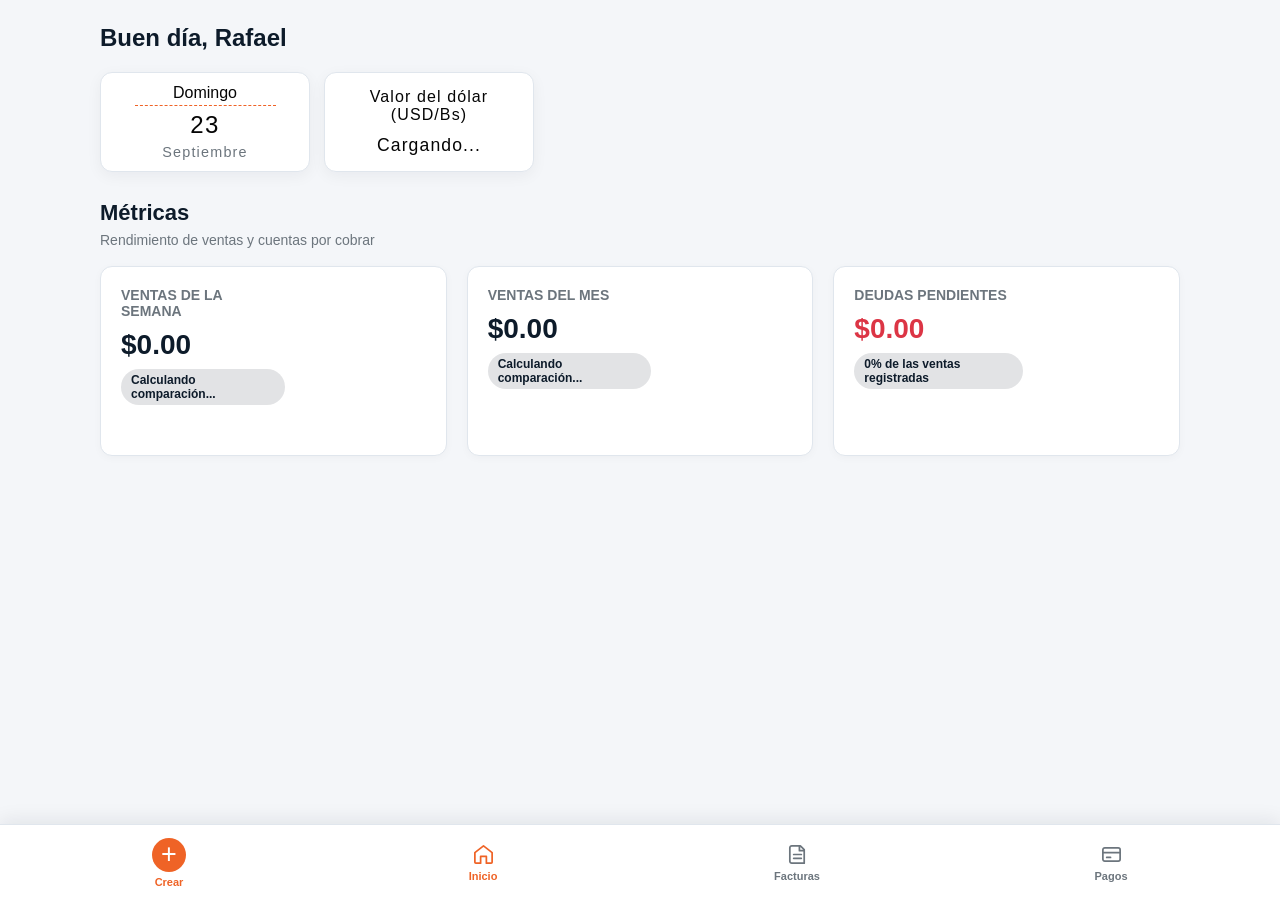
==== commit 0d07b069: "Add files via upload" ====
--- a/index.html
+++ b/index.html
@@ -3,6 +3,7 @@
 <head>
     <meta charset="UTF-8">
     <meta name="viewport" content="width=device-width, initial-scale=1.0">
+    <meta name="theme-color" content="#EF6326">
     <title>Gestor de Fiado | Rafael</title>
     <link rel="stylesheet" href="css/style.css">
     <link rel="icon" href="css/imagen/icono-pachos.png" type="imagen/png">
--- a/css/style.css
+++ b/css/style.css
@@ -14,6 +14,7 @@
     --border-radius-lg: 20px;
     --border-radius-md: 12px;
     --border-radius-sm: 8px;
+   
 }
 
 body {
@@ -294,21 +295,6 @@
     font-size: 14px;
     text-align: center;
     padding: 15px 0;
-}
-
-/* Botones */
-.btn-primary {
-    background-color: var(--primary);
-    color: var(--white);
-    border: none;
-    padding: 12px 24px;
-    border-radius: var(--border-radius-sm);
-    font-weight: bold;
-    font-size: 15px;
-    cursor: pointer;
-    transition: background 0.2s;
-    text-decoration: none;
-    display: inline-block;
 }
 
 .btn-primary:hover {
@@ -341,15 +327,6 @@
     background-color: var(--green-hover);
 }
 
-.btn-cancel {
-    background-color: transparent;
-    border: 1px solid var(--gray-border);
-    color: var(--text-muted);
-    padding: 10px 20px;
-    border-radius: var(--border-radius-sm);
-    cursor: pointer;
-}
-
 /* Modales */
 .modal-overlay {
     position: fixed;
@@ -357,11 +334,15 @@
     left: 0;
     width: 100%;
     height: 100%;
+    height: 100dvh;
     background-color: rgba(13, 27, 42, 0.6);
     display: flex;
     align-items: center;
     justify-content: center;
-    z-index: 1000;
+    box-sizing: border-box;
+    overflow-y: auto;
+    padding: max(16px, env(safe-area-inset-top)) 12px max(16px, env(safe-area-inset-bottom));
+    z-index: 1100;
 }
 
 .modal-overlay.hidden {
@@ -372,10 +353,11 @@
     background-color: var(--white);
     width: 90%;
     max-width: 750px;
-    max-height: 90vh;
+    max-height: calc(100dvh - 32px - env(safe-area-inset-top) - env(safe-area-inset-bottom));
     overflow-y: auto;
     border-radius: var(--border-radius-md);
     padding: 25px;
+    box-sizing: border-box;
     box-shadow: 0 10px 30px rgba(0, 0, 0, 0.2);
 }
 
@@ -512,6 +494,81 @@
     border-top: 1px solid var(--gray-border);
     padding-top: 15px;
 }
+
+.nav-container {
+    background: var(--primary);
+    font-weight: bold;
+    position: fixed;
+    bottom: 0;
+    left: 0;
+    width: 100%;
+    height: 70px;
+    display: flex;
+    justify-content: space-around;
+    padding: 10px;
+    box-shadow: 0 -2px 10px rgba(0,0,0,0.1);
+    box-sizing: border-box;
+    z-index: 1000;
+}
+
+.nav-container a {
+    width: 30%;
+    height: 100%;
+    text-decoration: none;
+    text-decoration-line: none;
+    display: flex;
+    justify-content: center;
+    align-items: center;
+    box-sizing: border-box;
+}
+
+.nav-container a button {
+    background: transparent;
+    color: white;
+    width: 100%;
+    height: 100%;
+    border: none;
+    display: flex;
+    flex-direction: column;
+    align-items: center;
+    cursor: pointer;
+}
+
+.nav-container a button img {
+    width: 25px;
+    height: 25px;
+    margin-bottom: 5px;
+}
+
+.nav-container a button span {
+    font-size: 0.7rem;
+    font-weight: bold;
+    color: #fff;
+}
+
+.nav-item i { font-size: 1.2rem; }
+.nav-item.active { color: var(--card-bg); font-weight: bold; }
+
+.btn-primary {
+    background: var(--primary);
+    color: var(--white);
+    cursor: pointer;
+    padding: 10px 20px;
+    border: none;
+    border-radius: var(--border-radius-sm);
+    text-decoration: none;
+    display: inline-block;
+}
+
+.btn-cancel {
+    background-color: transparent;
+    border: 1px solid var(--dark-blue);
+    color: var(--dark-blue);
+    padding: 10px 20px;
+    border-radius: var(--border-radius-sm);
+    cursor: pointer;
+}
+
 
 /* ===================================================
    ESTILOS DE PLANTILLA DE IMPRESIÓN Y CAPTURA (FACTURA)
@@ -702,3 +759,435 @@
         gap: 5px;
     }
 }
+
+/* Navegación y vistas de la aplicación */
+.hidden {
+    display: none !important;
+}
+
+body {
+    padding-bottom: calc(104px + env(safe-area-inset-bottom));
+}
+
+.dashboard-container {
+    width: 100%;
+    max-width: 1080px;
+    margin: 0 auto;
+}
+
+.user-header {
+    max-width: none;
+    margin-bottom: 28px;
+}
+
+.welcome-card {
+    padding-top: 4px;
+}
+
+.home-subtitle,
+.section-heading p {
+    margin: 6px 0 0;
+    color: var(--text-muted);
+    font-size: 14px;
+}
+
+.date-container {
+    justify-content: flex-start;
+    gap: 14px;
+}
+
+.date-container > div {
+    width: min(42%, 210px);
+    box-sizing: border-box;
+}
+
+.section-heading {
+    display: flex;
+    align-items: center;
+    justify-content: space-between;
+    margin: 10px 0 18px;
+}
+
+.section-heading h2 {
+    margin: 0;
+    font-size: 22px;
+}
+
+.metrics-grid {
+    grid-template-columns: repeat(auto-fit, minmax(280px, 1fr));
+}
+
+.trend-card {
+    min-height: 190px;
+    align-items: stretch;
+    gap: 14px;
+}
+
+.metric-copy {
+    min-width: 0;
+}
+
+.metric-value {
+    overflow-wrap: anywhere;
+}
+
+.metric-chart {
+    width: 44%;
+    min-width: 105px;
+    align-self: flex-end;
+    margin-bottom: 8px;
+}
+
+.metric-chart svg {
+    display: block;
+    width: 100%;
+    overflow: visible;
+}
+
+.metric-card[role="button"] {
+    cursor: pointer;
+    transition: transform 150ms ease, box-shadow 150ms ease;
+}
+
+.metric-card[role="button"]:hover {
+    transform: translateY(-2px);
+    box-shadow: 0 6px 18px rgba(13, 27, 42, 0.1);
+}
+
+.metric-card[role="button"]:focus-visible {
+    outline: 3px solid var(--primary);
+    outline-offset: 3px;
+}
+
+.metrics-error {
+    padding: 12px 16px;
+    border: 1px solid #f1b8bd;
+    border-radius: var(--border-radius-sm);
+    background: #f8d7da;
+    color: #842029;
+}
+
+.metric-detail-content {
+    max-width: 850px;
+    box-sizing: border-box;
+}
+
+.metric-detail-summary {
+    display: flex;
+    flex-wrap: wrap;
+    justify-content: space-between;
+    align-items: baseline;
+    gap: 8px;
+    padding: 18px 0 8px;
+}
+
+.metric-detail-summary strong {
+    font-size: 28px;
+}
+
+.metric-detail-summary span {
+    color: var(--text-muted);
+    font-size: 14px;
+}
+
+.metric-detail-chart {
+    width: 100%;
+    margin: 8px 0 18px;
+}
+
+.metric-detail-chart svg {
+    display: block;
+    width: 100%;
+    min-height: 130px;
+}
+
+.metric-detail-table-wrapper {
+    max-height: 38vh;
+    overflow: auto;
+    border: 1px solid var(--gray-border);
+    border-radius: var(--border-radius-sm);
+}
+
+.metric-detail-table {
+    width: 100%;
+    border-collapse: collapse;
+    text-align: left;
+}
+
+.metric-detail-table th,
+.metric-detail-table td {
+    padding: 10px 12px;
+    border-bottom: 1px solid var(--gray-border);
+    white-space: nowrap;
+}
+
+.metric-detail-table th {
+    position: sticky;
+    top: 0;
+    background: var(--bg-light);
+    color: var(--dark-blue);
+}
+
+.metric-detail-table tbody tr:last-child td {
+    border-bottom: 0;
+}
+
+.invoice-grid {
+    display: grid;
+    grid-template-columns: repeat(auto-fit, minmax(245px, 1fr));
+    gap: 14px;
+}
+
+.invoice-grid .empty-msg {
+    grid-column: 1 / -1;
+}
+
+.invoice-status-section {
+    margin-bottom: 22px;
+    padding: 18px;
+    border: 1px solid var(--gray-border);
+    border-radius: var(--border-radius-md);
+    background: rgba(255, 255, 255, 0.68);
+}
+
+.invoice-status-section h3 {
+    margin: 0 0 14px;
+    color: var(--dark-blue);
+    font-size: 17px;
+}
+
+.invoice-card {
+    position: relative;
+    display: flex;
+    min-width: 0;
+    min-height: 160px;
+    flex-direction: column;
+    align-items: stretch;
+    justify-content: space-between;
+    padding: 16px;
+    background: var(--white);
+    border: 1px solid var(--gray-border);
+    border-left: 4px solid var(--primary);
+    border-radius: var(--border-radius-md);
+    box-shadow: 0 3px 12px rgba(13, 27, 42, 0.05);
+    transition: transform 0.15s ease, box-shadow 0.15s ease;
+}
+
+.invoice-card:hover,
+.invoice-card:focus-visible {
+    transform: translateY(-2px);
+    box-shadow: 0 7px 18px rgba(13, 27, 42, 0.1);
+    outline: none;
+}
+
+.invoice-card.paid-item {
+    border-left-color: var(--green-success);
+}
+
+.invoice-card-top,
+.invoice-card-bottom {
+    display: flex;
+    align-items: center;
+    justify-content: space-between;
+    gap: 8px;
+}
+
+.invoice-card .info {
+    min-width: 0;
+    margin: 14px 0;
+}
+
+.invoice-card .info h4 {
+    overflow: hidden;
+    margin: 0 0 5px;
+    font-size: 16px;
+    text-overflow: ellipsis;
+    white-space: nowrap;
+}
+
+.invoice-card .info p {
+    margin: 3px 0;
+    color: var(--text-muted);
+    font-size: 12px;
+}
+
+.invoice-card .amount {
+    flex-shrink: 0;
+    color: var(--dark-blue);
+    font-size: 17px;
+    font-weight: 700;
+}
+
+.invoice-card.paid-item .amount {
+    color: var(--green-success);
+}
+
+.invoice-due {
+    overflow: hidden;
+    color: var(--text-muted);
+    font-size: 12px;
+    text-overflow: ellipsis;
+    white-space: nowrap;
+}
+
+.invoice-status {
+    padding: 4px 9px;
+    border-radius: 20px;
+    font-size: 11px;
+    font-weight: 700;
+}
+
+.status-paid {
+    background: #e3f5e8;
+    color: #218838;
+}
+
+.status-pending {
+    background: #fff0e8;
+    color: #bd4d1d;
+}
+
+.overdue-indicator {
+    display: inline-flex;
+    width: 22px;
+    height: 22px;
+    align-items: center;
+    justify-content: center;
+    border-radius: 50%;
+    background: var(--red-alert);
+    color: #fff;
+    font-size: 15px;
+    font-weight: 800;
+    box-shadow: 0 2px 7px rgba(220, 53, 69, 0.3);
+}
+
+.nav-container {
+    height: calc(76px + env(safe-area-inset-bottom));
+    align-items: center;
+    justify-content: space-around;
+    padding: 8px max(12px, env(safe-area-inset-right)) calc(8px + env(safe-area-inset-bottom)) max(12px, env(safe-area-inset-left));
+    background: rgba(255, 255, 255, 0.97);
+    border-top: 1px solid var(--gray-border);
+    box-shadow: 0 -4px 18px rgba(13, 27, 42, 0.08);
+    backdrop-filter: blur(12px);
+}
+
+.nav-container .nav-item {
+    display: flex;
+    width: 22%;
+    height: 100%;
+    align-items: center;
+    justify-content: center;
+    gap: 4px;
+    padding: 4px 2px;
+    border: 0;
+    border-radius: 14px;
+    background: transparent;
+    color: var(--text-muted);
+    cursor: pointer;
+    font: inherit;
+    font-size: 11px;
+    font-weight: 600;
+    text-decoration: none;
+}
+
+.nav-container .nav-item.active {
+    color: var(--primary);
+}
+
+.nav-container .nav-item.nav-create {
+    color: var(--primary);
+}
+
+.nav-container .nav-item.nav-create .nav-plus {
+    width: 34px;
+    height: 34px;
+    border-radius: 50%;
+    background: var(--primary);
+    color: #fff;
+    font-size: 27px;
+    font-weight: 400;
+    line-height: 32px;
+}
+
+.nav-icon {
+    width: 23px;
+    height: 23px;
+    fill: none;
+    stroke: currentColor;
+    stroke-width: 1.8;
+    stroke-linecap: round;
+    stroke-linejoin: round;
+}
+
+.nav-container .nav-item {
+    flex-direction: column;
+}
+
+.nav-container .nav-item span:last-child {
+    color: inherit;
+    font-size: 11px;
+    font-weight: 600;
+}
+
+.nav-container .nav-item:focus-visible {
+    outline: 2px solid var(--primary);
+    outline-offset: -2px;
+}
+
+@media (max-width: 600px) {
+    body {
+        padding: 16px 14px calc(96px + env(safe-area-inset-bottom));
+    }
+
+    .date-container {
+        gap: 10px;
+        margin-top: 16px;
+    }
+
+    .date-container > div {
+        width: 50%;
+        height: 92px;
+    }
+
+    .metrics-grid {
+        grid-template-columns: 1fr;
+        gap: 12px;
+    }
+
+    .trend-card {
+        min-height: 150px;
+        padding: 16px;
+    }
+
+    .metric-value {
+        font-size: 24px;
+    }
+
+    .metric-chart {
+        width: 39%;
+        min-width: 90px;
+    }
+
+    .invoice-grid {
+        grid-template-columns: repeat(2, minmax(0, 1fr));
+        gap: 10px;
+    }
+
+    .invoice-card {
+        min-height: 156px;
+        padding: 12px 10px;
+    }
+
+    .invoice-card .info h4 {
+        font-size: 14px;
+    }
+
+    .invoice-card .amount {
+        font-size: 14px;
+    }
+
+    .invoice-due {
+        font-size: 10px;
+    }
+}
